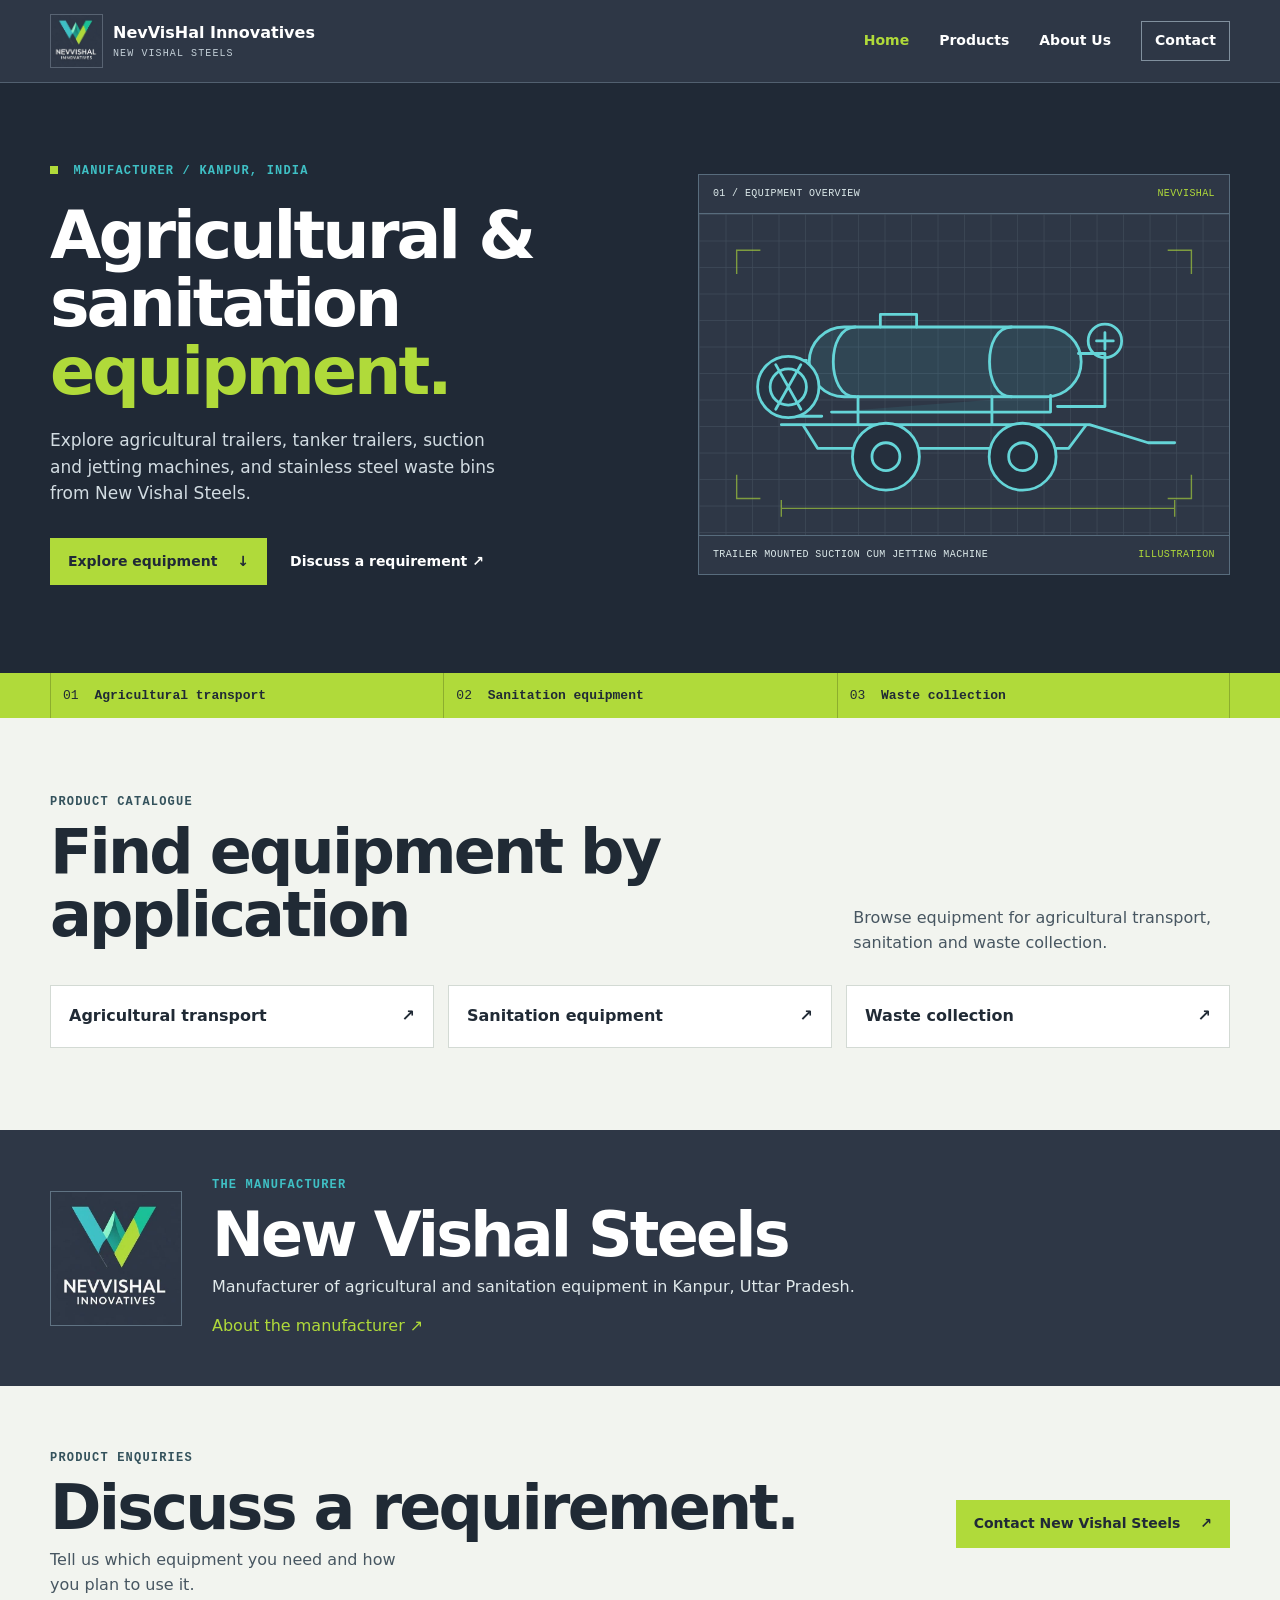
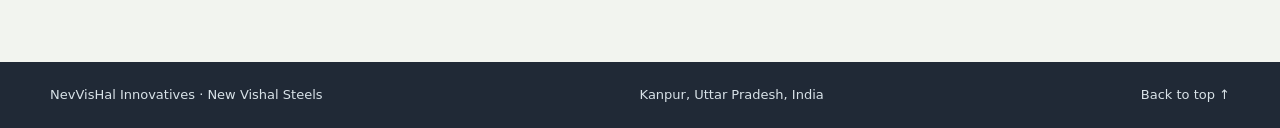
==== index.html @ b5d29595 "Create index.html" ====
<!doctype html>
<html lang="en-IN">
<head>
<meta charset="utf-8">
<meta name="viewport" content="width=device-width, initial-scale=1">
<title>Agricultural &amp; Sanitation Equipment Manufacturer | NevVisHal Innovatives</title>
<meta name="description" content="New Vishal Steels manufactures agricultural trailers, trailer-mounted sanitation equipment and stainless steel dustbins in Kanpur.">
<link rel="icon" href="brand.svg" type="image/svg+xml">
<link rel="stylesheet" href="style.css">
</head>
<body id="top">
<a class="skip" href="#main">Skip to content</a>
<header class="top"><div class="wrap top-inner">
<a class="brand" href="index.html"><img src="brand.svg" width="53" height="54" alt=""><span>NevVisHal Innovatives<small>NEW VISHAL STEELS</small></span></a>
<nav aria-label="Main navigation"><a href="index.html" aria-current="page">Home</a><a href="products.html">Products</a><a href="about.html">About Us</a><a href="contact.html" class="nav-cta">Contact</a></nav>
</div></header>
<main id="main">
<section class="hero"><div class="wrap hero-layout">
<div class="intro"><div class="eyebrow light"><i></i> MANUFACTURER / KANPUR, INDIA</div><h1>Agricultural &amp;<br> sanitation <em>equipment.</em></h1><p>Explore agricultural trailers, tanker trailers, suction and jetting machines, and stainless steel waste bins from New Vishal Steels.</p>
<div class="actions"><a class="button" href="products.html">Explore equipment <span aria-hidden="true">↓</span></a><a class="text-link" href="contact.html">Discuss a requirement <span aria-hidden="true">↗</span></a></div></div>
<figure class="hero-art"><div class="art-header"><span>01 / EQUIPMENT OVERVIEW</span><span>NEVVISHAL</span></div><svg class="drawing" viewBox="0 0 380 230" fill="none" aria-hidden="true" focusable="false"><defs><pattern id="gridhero" width="19" height="19" patternUnits="userSpaceOnUse"><path d="M19 0H0v19" stroke="#91a8b8" stroke-opacity=".17" stroke-width="1"/></pattern></defs><rect width="380" height="230" fill="url(#gridhero)"/><path d="M27 43V26h17m309 17V26h-17M27 187v17h17m309-17v17h-17M59 211h282m-282-6v12m282-12v12" stroke="#B0DA3A" stroke-opacity=".62"/><g stroke="#65d5d8" stroke-width="2" stroke-linejoin="round" stroke-linecap="round"><path d="M95 142h157v-12M104 131h145a25 25 0 0 0 0-50H104a25 25 0 0 0 0 50Z" fill="#3fc0c5" fill-opacity=".11"/><path d="M112 81c-21 0-21 50 0 50m112-50c-21 0-21 50 0 50m-94-50v-9h26v9m54 50v20m-96-20v20"/><path d="M77 105H59v40h29m184-45h19v38h-34"/><circle cx="291" cy="91" r="12"/><path d="M285 91h12m-6-6v12"/><path d="M59 151h221l42 13h19M75 152l10 16h180l12-16"/><circle cx="134" cy="174" r="24" fill="#252f3d"/><circle cx="134" cy="174" r="10"/><circle cx="232" cy="174" r="24" fill="#252f3d"/><circle cx="232" cy="174" r="10"/><circle cx="64" cy="124" r="22" fill="#283442"/><circle cx="64" cy="124" r="13"/><path d="M55 108l18 32m0-32-18 32"/></g></svg><figcaption><span>TRAILER MOUNTED SUCTION CUM JETTING MACHINE</span><span>ILLUSTRATION</span></figcaption></figure>
</div></section>
<div class="range"><div class="wrap range-inner"><span>01 <b>Agricultural transport</b></span><span>02 <b>Sanitation equipment</b></span><span>03 <b>Waste collection</b></span></div></div>
<section class="wrap catalogue" id="products"><div class="section-head"><div><div class="eyebrow">PRODUCT CATALOGUE</div><h2>Find equipment by application</h2></div><p>Browse equipment for agricultural transport, sanitation and waste collection.</p></div><div class="home-categories"><a href="products.html#product-1">Agricultural transport <span aria-hidden="true">↗</span></a><a href="products.html#product-2">Sanitation equipment <span aria-hidden="true">↗</span></a><a href="products.html#product-5">Waste collection <span aria-hidden="true">↗</span></a></div></section><section class="about"><div class="wrap about-inner" id="manufacturer"><img src="brand.svg" width="132" height="135" loading="lazy" alt="NevVisHal Innovatives logo"><div><div class="eyebrow light">THE MANUFACTURER</div><h2>New Vishal Steels</h2><p>Manufacturer of agricultural and sanitation equipment in Kanpur, Uttar Pradesh.</p><a class="inline-link" href="about.html">About the manufacturer ↗</a></div></div></section><section class="wrap contact" id="contact"><div><div class="eyebrow">PRODUCT ENQUIRIES</div><h2>Discuss a requirement.</h2><p>Tell us which equipment you need and how you plan to use it.</p></div><a class="button" href="contact.html">Contact New Vishal Steels <span aria-hidden="true">↗</span></a></section></main><footer><div class="wrap footer-inner"><span>NevVisHal Innovatives · New Vishal Steels</span><span>Kanpur, Uttar Pradesh, India</span><a href="#top">Back to top ↑</a></div></footer>
</body></html>
---- style.css ----
:root{--slate:#2e3746;--dark:#202936;--cyan:#3fc0c5;--green:#1bc098;--lime:#b0da3a;--paper:#f2f4ef;--ink:#202a35;--muted:#475661;--line:#d3dad4;--mono:ui-monospace,SFMono-Regular,Consolas,monospace}
*{box-sizing:border-box}body{margin:0;background:var(--paper);color:var(--ink);font:16px/1.55 system-ui,sans-serif}a{color:inherit;text-decoration:none}a:focus-visible{outline:3px solid var(--green);outline-offset:5px}img,svg{display:block;max-width:100%}figure,p,h1,h2,h3{margin:0}.wrap{width:min(1180px,calc(100% - 80px));margin-inline:auto}.skip{position:absolute;top:10px;left:10px;z-index:3;padding:10px;background:var(--lime);transform:translateY(-200%)}.skip:focus{transform:none}.top{background:var(--slate);color:white;border-bottom:1px solid #526070}.top-inner,.footer-inner{display:flex;align-items:center;justify-content:space-between;gap:24px}.top-inner{min-height:82px}.brand{display:flex;align-items:center;gap:10px;font-weight:750;line-height:1.2}.brand img{object-fit:cover;border:1px solid #586372}.brand small{display:block;margin-top:6px;color:#c3cfd7;font:10px var(--mono);letter-spacing:.11em}nav{display:flex;align-items:center;gap:30px;font-size:14px;font-weight:650}nav a:hover,.text-link:hover,.footer-inner a:hover{color:var(--lime)}.nav-cta{border:1px solid #81909e;padding:8px 13px}.hero{background:var(--dark);color:white}.hero-layout{display:grid;grid-template-columns:1.12fr 1fr;align-items:center;gap:52px;padding-block:80px 88px}.eyebrow{font:700 12px/1.4 var(--mono);letter-spacing:.1em;text-transform:uppercase;color:#34525c}.eyebrow.light{color:var(--cyan)}.eyebrow i{display:inline-block;width:8px;height:8px;background:var(--lime);margin-right:7px}h1,h2,h3{line-height:1.02;letter-spacing:-.045em}h1{font-size:clamp(43px,5.2vw,78px);margin:22px 0}h1 em{color:var(--lime);font-style:normal;display:block}.intro p{max-width:43ch;color:#d2dce2;font-size:17px}.actions{display:flex;align-items:center;flex-wrap:wrap;gap:16px 23px;margin-top:31px}.button{display:inline-flex;justify-content:space-between;align-items:center;gap:20px;padding:13px 18px;background:var(--lime);color:#202936;font-weight:800;font-size:14px}.button:hover{background:var(--cyan)}.text-link{font-weight:650;font-size:14px}.hero-art{border:1px solid #586c7d;background:var(--slate);min-width:0}.drawing{width:100%;height:auto}.art-header,figcaption{display:flex;justify-content:space-between;gap:12px;padding:12px 14px;font:10px/1.4 var(--mono);letter-spacing:.04em;color:#dce9ea}.art-header{border-bottom:1px solid #586c7d}.art-header span:last-child,figcaption span:last-child{color:var(--lime)}figcaption{border-top:1px solid #586c7d}.range{background:var(--lime)}.range-inner{display:grid;grid-template-columns:repeat(3,1fr)}.range-inner span{padding:15px 12px;border-left:1px solid #8cae2d;font:13px var(--mono)}.range-inner span:last-child{border-right:1px solid #8cae2d}.range b{margin-left:8px}.catalogue{padding-block:76px 82px}.section-head{display:flex;align-items:end;justify-content:space-between;gap:20px;margin-bottom:30px}.section-head p,.contact p{color:var(--muted);max-width:37ch}h2{font-size:clamp(38px,5vw,62px);margin:9px 0}.products{display:grid;grid-template-columns:repeat(6,1fr);gap:20px}.product{display:flex;flex-direction:column;grid-column:span 2;background:#fff;border:1px solid var(--line);min-width:0}.product:nth-child(n+4){grid-column:span 3}.product-art{position:relative;background:var(--slate)}.product-art svg{max-height:215px}.product-art>span{position:absolute;right:10px;bottom:9px;color:#e2eeef;background:var(--slate);padding:2px 4px;font:9px var(--mono)}.product-copy{display:flex;flex:1;flex-direction:column;align-items:flex-start;padding:24px}.product h3{font-size:27px;margin:10px 0}.product p{color:var(--muted);margin-bottom:17px}.product a{margin-top:auto;font-weight:750;font-size:14px;color:#24565d;border-bottom:1px solid #79a2a5}.product a:hover{color:#20333f;border-color:var(--green)}.about{background:var(--slate);color:#fff}.about-inner{display:grid;grid-template-columns:auto 1fr;align-items:center;gap:30px;padding-block:47px}.about-inner img{border:1px solid #607383}.about p{max-width:66ch;color:#e0e9eb}.contact{padding-block:64px;display:flex;justify-content:space-between;align-items:center;gap:28px}.email{display:block;margin-top:10px;font-size:14px;text-decoration:underline;overflow-wrap:anywhere}footer{background:var(--dark);color:#d8e2e8;font-size:13px}.footer-inner{padding-block:23px;flex-wrap:wrap}
@media(max-width:950px){.wrap{width:calc(100% - 48px)}.hero-layout{gap:28px}.product{grid-column:span 3}.product:last-child{grid-column:span 6}}
@media(max-width:680px){.wrap{width:calc(100% - 32px)}.top-inner{padding-block:12px;align-items:flex-start;flex-direction:column;gap:12px}.top-inner nav{gap:18px;flex-wrap:wrap}.nav-cta{padding:4px 9px}.hero-layout{grid-template-columns:1fr;padding-block:43px;gap:30px}.range-inner span{padding:10px 6px;font-size:10px}.range b{display:block;margin:3px 0 0}.section-head,.contact{display:block}.section-head p,.contact p{margin-top:11px}.contact .button{margin-top:22px}.catalogue,.contact{padding-block:47px}.products{grid-template-columns:1fr}.product,.product:nth-child(n+4),.product:last-child{grid-column:auto}.about-inner{grid-template-columns:1fr;gap:18px}.about-inner img{width:90px;height:auto}.footer-inner{gap:10px 18px}}
nav [aria-current=page]{color:var(--lime)}.catalogue h1,.contact h1,.about h1{margin:9px 0;font-size:clamp(38px,5vw,62px)}.product h2{font-size:27px;margin:10px 0}.reference{background:var(--slate)}.reference img{width:100%;height:215px;object-fit:contain;background:#202936}.reference figcaption{justify-content:flex-start}.product-art{min-height:215px}.home-categories{display:grid;grid-template-columns:repeat(3,1fr);gap:14px}.home-categories a{display:flex;justify-content:space-between;gap:12px;padding:18px;background:white;border:1px solid var(--line);font-weight:700}.home-categories a:hover{background:#e5f4eb}.inline-link{display:inline-block;margin-top:14px;color:var(--lime)}.reading{max-width:65ch;margin:16px 0 22px}.enquiry-guide{padding:0 0 64px}.enquiry-guide a{text-decoration:underline}
@media(max-width:680px){.home-categories{grid-template-columns:1fr}.top-inner nav{gap:10px 15px}}
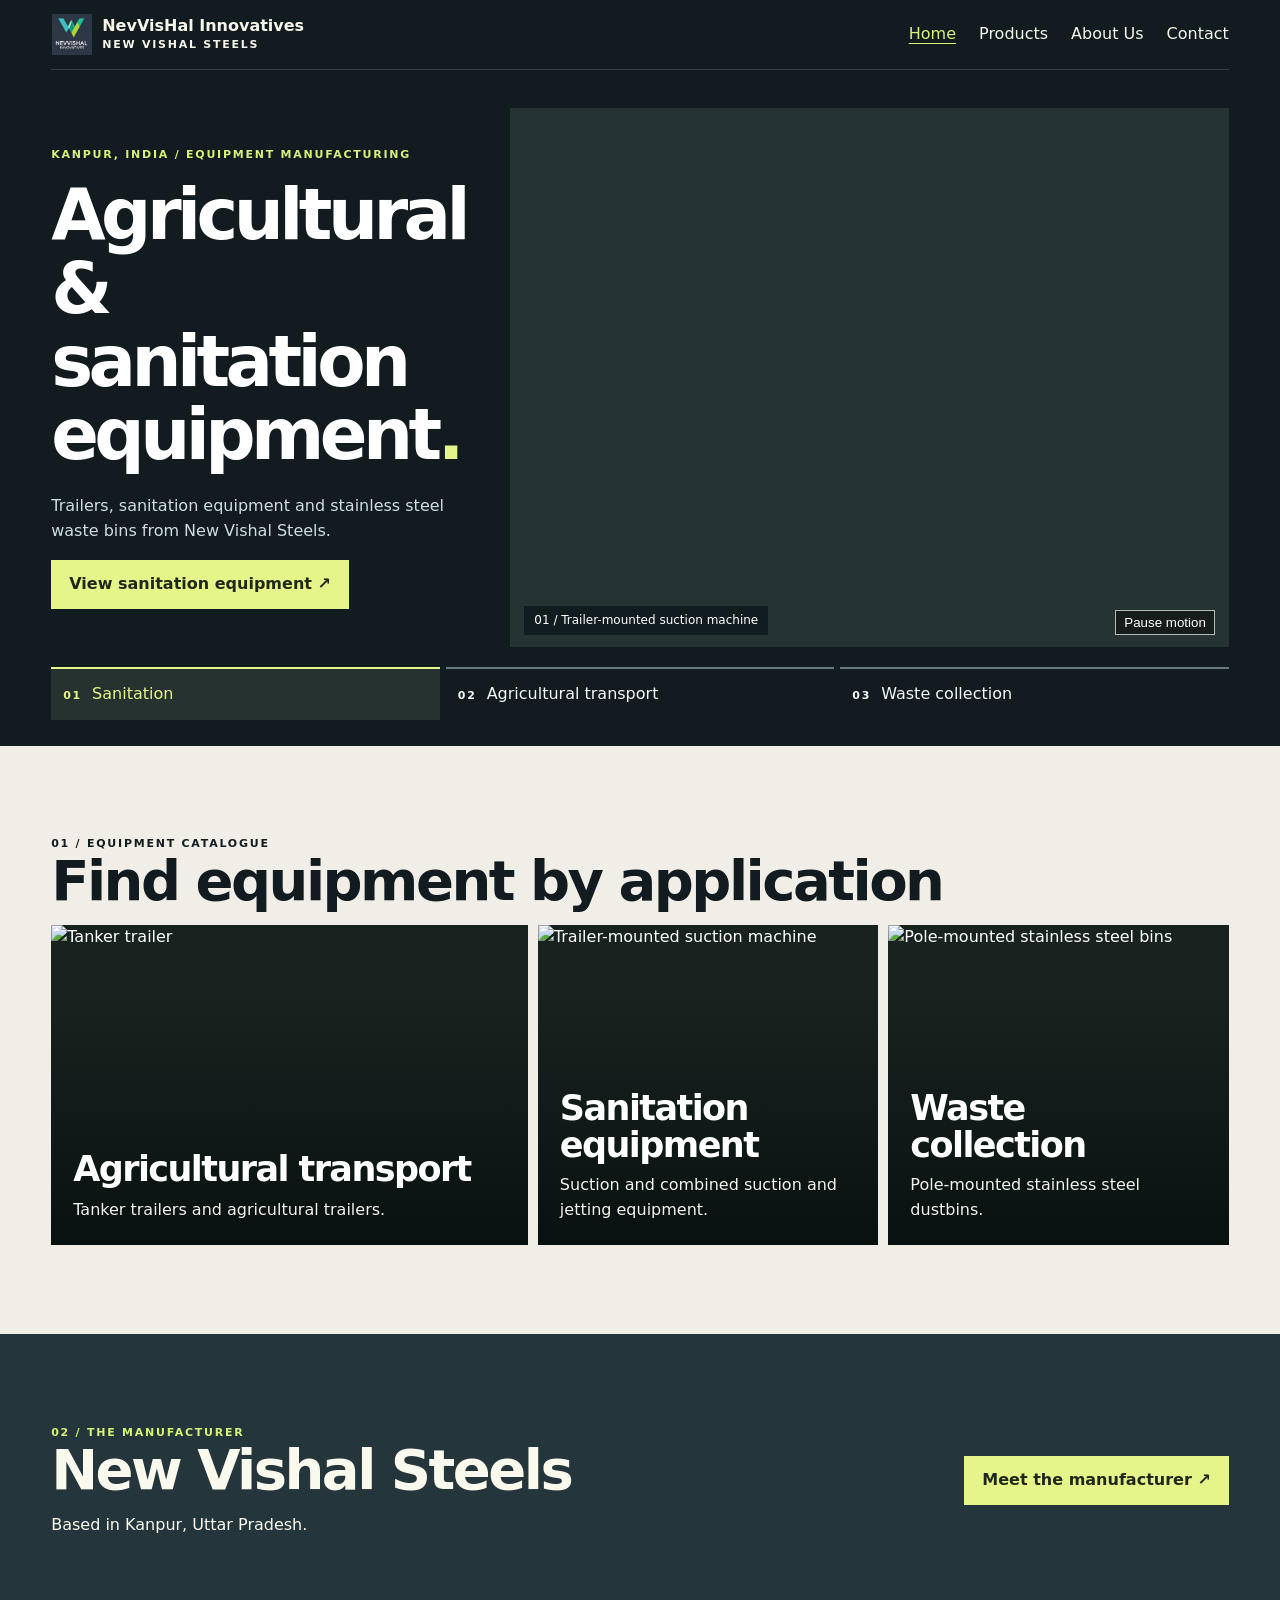
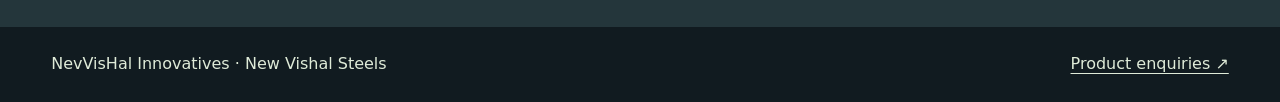
==== commit 1a50c154: "Apply approved cinematic website redesign" ====
--- a/index.html
+++ b/index.html
@@ -1,25 +1,27 @@
 <!doctype html>
-<html lang="en-IN">
-<head>
-<meta charset="utf-8">
-<meta name="viewport" content="width=device-width, initial-scale=1">
-<title>Agricultural &amp; Sanitation Equipment Manufacturer | NevVisHal Innovatives</title>
-<meta name="description" content="New Vishal Steels manufactures agricultural trailers, trailer-mounted sanitation equipment and stainless steel dustbins in Kanpur.">
-<link rel="icon" href="brand.svg" type="image/svg+xml">
-<link rel="stylesheet" href="style.css">
-</head>
-<body id="top">
-<a class="skip" href="#main">Skip to content</a>
-<header class="top"><div class="wrap top-inner">
-<a class="brand" href="index.html"><img src="brand.svg" width="53" height="54" alt=""><span>NevVisHal Innovatives<small>NEW VISHAL STEELS</small></span></a>
-<nav aria-label="Main navigation"><a href="index.html" aria-current="page">Home</a><a href="products.html">Products</a><a href="about.html">About Us</a><a href="contact.html" class="nav-cta">Contact</a></nav>
-</div></header>
-<main id="main">
-<section class="hero"><div class="wrap hero-layout">
-<div class="intro"><div class="eyebrow light"><i></i> MANUFACTURER / KANPUR, INDIA</div><h1>Agricultural &amp;<br> sanitation <em>equipment.</em></h1><p>Explore agricultural trailers, tanker trailers, suction and jetting machines, and stainless steel waste bins from New Vishal Steels.</p>
-<div class="actions"><a class="button" href="products.html">Explore equipment <span aria-hidden="true">↓</span></a><a class="text-link" href="contact.html">Discuss a requirement <span aria-hidden="true">↗</span></a></div></div>
-<figure class="hero-art"><div class="art-header"><span>01 / EQUIPMENT OVERVIEW</span><span>NEVVISHAL</span></div><svg class="drawing" viewBox="0 0 380 230" fill="none" aria-hidden="true" focusable="false"><defs><pattern id="gridhero" width="19" height="19" patternUnits="userSpaceOnUse"><path d="M19 0H0v19" stroke="#91a8b8" stroke-opacity=".17" stroke-width="1"/></pattern></defs><rect width="380" height="230" fill="url(#gridhero)"/><path d="M27 43V26h17m309 17V26h-17M27 187v17h17m309-17v17h-17M59 211h282m-282-6v12m282-12v12" stroke="#B0DA3A" stroke-opacity=".62"/><g stroke="#65d5d8" stroke-width="2" stroke-linejoin="round" stroke-linecap="round"><path d="M95 142h157v-12M104 131h145a25 25 0 0 0 0-50H104a25 25 0 0 0 0 50Z" fill="#3fc0c5" fill-opacity=".11"/><path d="M112 81c-21 0-21 50 0 50m112-50c-21 0-21 50 0 50m-94-50v-9h26v9m54 50v20m-96-20v20"/><path d="M77 105H59v40h29m184-45h19v38h-34"/><circle cx="291" cy="91" r="12"/><path d="M285 91h12m-6-6v12"/><path d="M59 151h221l42 13h19M75 152l10 16h180l12-16"/><circle cx="134" cy="174" r="24" fill="#252f3d"/><circle cx="134" cy="174" r="10"/><circle cx="232" cy="174" r="24" fill="#252f3d"/><circle cx="232" cy="174" r="10"/><circle cx="64" cy="124" r="22" fill="#283442"/><circle cx="64" cy="124" r="13"/><path d="M55 108l18 32m0-32-18 32"/></g></svg><figcaption><span>TRAILER MOUNTED SUCTION CUM JETTING MACHINE</span><span>ILLUSTRATION</span></figcaption></figure>
-</div></section>
-<div class="range"><div class="wrap range-inner"><span>01 <b>Agricultural transport</b></span><span>02 <b>Sanitation equipment</b></span><span>03 <b>Waste collection</b></span></div></div>
-<section class="wrap catalogue" id="products"><div class="section-head"><div><div class="eyebrow">PRODUCT CATALOGUE</div><h2>Find equipment by application</h2></div><p>Browse equipment for agricultural transport, sanitation and waste collection.</p></div><div class="home-categories"><a href="products.html#product-1">Agricultural transport <span aria-hidden="true">↗</span></a><a href="products.html#product-2">Sanitation equipment <span aria-hidden="true">↗</span></a><a href="products.html#product-5">Waste collection <span aria-hidden="true">↗</span></a></div></section><section class="about"><div class="wrap about-inner" id="manufacturer"><img src="brand.svg" width="132" height="135" loading="lazy" alt="NevVisHal Innovatives logo"><div><div class="eyebrow light">THE MANUFACTURER</div><h2>New Vishal Steels</h2><p>Manufacturer of agricultural and sanitation equipment in Kanpur, Uttar Pradesh.</p><a class="inline-link" href="about.html">About the manufacturer ↗</a></div></div></section><section class="wrap contact" id="contact"><div><div class="eyebrow">PRODUCT ENQUIRIES</div><h2>Discuss a requirement.</h2><p>Tell us which equipment you need and how you plan to use it.</p></div><a class="button" href="contact.html">Contact New Vishal Steels <span aria-hidden="true">↗</span></a></section></main><footer><div class="wrap footer-inner"><span>NevVisHal Innovatives · New Vishal Steels</span><span>Kanpur, Uttar Pradesh, India</span><a href="#top">Back to top ↑</a></div></footer>
-</body></html>
+<html lang="en-IN"><head><meta charset="utf-8"><meta name="viewport" content="width=device-width,initial-scale=1"><meta name="description" content="Explore agricultural trailers, trailer-mounted sanitation equipment and stainless steel dustbins from New Vishal Steels in Kanpur."><title>Agricultural &amp; Sanitation Equipment | NevVisHal Innovatives</title>
+<link rel="icon" href="brand.svg" type="image/svg+xml"><link rel="stylesheet" href="style.css"></head><body>
+<a class="skip" href="#main-content">Skip to content</a>
+<header class="nav-shell"><div class="bar wrap"><a class="brand" href="index.html"><img src="brand.svg" alt=""><span>NevVisHal Innovatives<small>New Vishal Steels</small></span></a><nav aria-label="Main navigation"><a href="index.html" aria-current="page">Home</a><a href="products.html">Products</a><a href="about.html">About Us</a><a href="contact.html">Contact</a></nav></div></header>
+
+<main id="main-content" tabindex="-1"><div class="hero">
+  <div class="wrap hero-layout">
+    <div class="hero-content"><div class="eyebrow">Kanpur, India / Equipment manufacturing</div>
+    <h1>Agricultural &amp; sanitation equipment<span>.</span></h1>
+    <p>Trailers, sanitation equipment and stainless steel waste bins from New Vishal Steels.</p>
+    <a class="btn" id="hero-cta" href="products.html#product-2">View sanitation equipment ↗</a></div>
+    <div class="hero-media">
+      <figure class="hero-shot is-active" data-shot="0"><img src="https://junaitmallick123.github.io/globe-international-catalogue/media/sewer-suction-trailer.webp" alt="Red trailer-mounted sewer suction machine" fetchpriority="high"><figcaption>01 / Trailer-mounted suction machine</figcaption></figure>
+      <figure class="hero-shot" data-shot="1" hidden><img src="https://junaitmallick123.github.io/globe-international-catalogue/media/water-tanker-trailer.webp" alt="Agricultural tanker trailer"><figcaption>02 / Tanker on agricultural trailer</figcaption></figure>
+      <figure class="hero-shot" data-shot="2" hidden><img src="https://junaitmallick123.github.io/globe-international-catalogue/media/steel-litter-bins.webp" alt="Stainless steel waste bins"><figcaption>03 / Pole-mounted stainless steel dustbin</figcaption></figure>
+      <button class="pause" type="button" aria-pressed="false">Pause motion</button>
+    </div>
+    <div class="hero-select" role="group" aria-label="Show equipment in hero">
+      <button type="button" data-select="0" aria-pressed="true"><small>01</small> Sanitation</button>
+      <button type="button" data-select="1" aria-pressed="false"><small>02</small> Agricultural transport</button>
+      <button type="button" data-select="2" aria-pressed="false"><small>03</small> Waste collection</button>
+    </div>
+  </div>
+</div><div class="section wrap"><div class="eyebrow">01 / Equipment catalogue</div><h2>Find equipment by application</h2><div class="grid"><a class="tile" href="products.html#product-1"><img src="https://junaitmallick123.github.io/globe-international-catalogue/media/water-tanker-trailer.webp" alt="Tanker trailer" loading="lazy"><div><h3>Agricultural transport</h3><p>Tanker trailers and agricultural trailers.</p></div></a><a class="tile" href="products.html#product-2"><img src="https://junaitmallick123.github.io/globe-international-catalogue/media/sewer-suction-trailer.webp" alt="Trailer-mounted suction machine" loading="lazy"><div><h3>Sanitation equipment</h3><p>Suction and combined suction and jetting equipment.</p></div></a><a class="tile" href="products.html#product-5"><img src="https://junaitmallick123.github.io/globe-international-catalogue/media/steel-litter-bins.webp" alt="Pole-mounted stainless steel bins" loading="lazy"><div><h3>Waste collection</h3><p>Pole-mounted stainless steel dustbins.</p></div></a></div></div>
+<div class="section band"><div class="wrap"><div><div class="eyebrow">02 / The manufacturer</div><h2>New Vishal Steels</h2><p>Based in Kanpur, Uttar Pradesh.</p></div><a class="btn" href="about.html">Meet the manufacturer ↗</a></div></div></main><footer><div class="wrap"><span>NevVisHal Innovatives · New Vishal Steels</span><a href="contact.html">Product enquiries ↗</a></div></footer>
+<script src="hero-scenes.js" defer></script></body></html>
--- a/style.css
+++ b/style.css
@@ -1,6 +1,34 @@
-:root{--slate:#2e3746;--dark:#202936;--cyan:#3fc0c5;--green:#1bc098;--lime:#b0da3a;--paper:#f2f4ef;--ink:#202a35;--muted:#475661;--line:#d3dad4;--mono:ui-monospace,SFMono-Regular,Consolas,monospace}
-*{box-sizing:border-box}body{margin:0;background:var(--paper);color:var(--ink);font:16px/1.55 system-ui,sans-serif}a{color:inherit;text-decoration:none}a:focus-visible{outline:3px solid var(--green);outline-offset:5px}img,svg{display:block;max-width:100%}figure,p,h1,h2,h3{margin:0}.wrap{width:min(1180px,calc(100% - 80px));margin-inline:auto}.skip{position:absolute;top:10px;left:10px;z-index:3;padding:10px;background:var(--lime);transform:translateY(-200%)}.skip:focus{transform:none}.top{background:var(--slate);color:white;border-bottom:1px solid #526070}.top-inner,.footer-inner{display:flex;align-items:center;justify-content:space-between;gap:24px}.top-inner{min-height:82px}.brand{display:flex;align-items:center;gap:10px;font-weight:750;line-height:1.2}.brand img{object-fit:cover;border:1px solid #586372}.brand small{display:block;margin-top:6px;color:#c3cfd7;font:10px var(--mono);letter-spacing:.11em}nav{display:flex;align-items:center;gap:30px;font-size:14px;font-weight:650}nav a:hover,.text-link:hover,.footer-inner a:hover{color:var(--lime)}.nav-cta{border:1px solid #81909e;padding:8px 13px}.hero{background:var(--dark);color:white}.hero-layout{display:grid;grid-template-columns:1.12fr 1fr;align-items:center;gap:52px;padding-block:80px 88px}.eyebrow{font:700 12px/1.4 var(--mono);letter-spacing:.1em;text-transform:uppercase;color:#34525c}.eyebrow.light{color:var(--cyan)}.eyebrow i{display:inline-block;width:8px;height:8px;background:var(--lime);margin-right:7px}h1,h2,h3{line-height:1.02;letter-spacing:-.045em}h1{font-size:clamp(43px,5.2vw,78px);margin:22px 0}h1 em{color:var(--lime);font-style:normal;display:block}.intro p{max-width:43ch;color:#d2dce2;font-size:17px}.actions{display:flex;align-items:center;flex-wrap:wrap;gap:16px 23px;margin-top:31px}.button{display:inline-flex;justify-content:space-between;align-items:center;gap:20px;padding:13px 18px;background:var(--lime);color:#202936;font-weight:800;font-size:14px}.button:hover{background:var(--cyan)}.text-link{font-weight:650;font-size:14px}.hero-art{border:1px solid #586c7d;background:var(--slate);min-width:0}.drawing{width:100%;height:auto}.art-header,figcaption{display:flex;justify-content:space-between;gap:12px;padding:12px 14px;font:10px/1.4 var(--mono);letter-spacing:.04em;color:#dce9ea}.art-header{border-bottom:1px solid #586c7d}.art-header span:last-child,figcaption span:last-child{color:var(--lime)}figcaption{border-top:1px solid #586c7d}.range{background:var(--lime)}.range-inner{display:grid;grid-template-columns:repeat(3,1fr)}.range-inner span{padding:15px 12px;border-left:1px solid #8cae2d;font:13px var(--mono)}.range-inner span:last-child{border-right:1px solid #8cae2d}.range b{margin-left:8px}.catalogue{padding-block:76px 82px}.section-head{display:flex;align-items:end;justify-content:space-between;gap:20px;margin-bottom:30px}.section-head p,.contact p{color:var(--muted);max-width:37ch}h2{font-size:clamp(38px,5vw,62px);margin:9px 0}.products{display:grid;grid-template-columns:repeat(6,1fr);gap:20px}.product{display:flex;flex-direction:column;grid-column:span 2;background:#fff;border:1px solid var(--line);min-width:0}.product:nth-child(n+4){grid-column:span 3}.product-art{position:relative;background:var(--slate)}.product-art svg{max-height:215px}.product-art>span{position:absolute;right:10px;bottom:9px;color:#e2eeef;background:var(--slate);padding:2px 4px;font:9px var(--mono)}.product-copy{display:flex;flex:1;flex-direction:column;align-items:flex-start;padding:24px}.product h3{font-size:27px;margin:10px 0}.product p{color:var(--muted);margin-bottom:17px}.product a{margin-top:auto;font-weight:750;font-size:14px;color:#24565d;border-bottom:1px solid #79a2a5}.product a:hover{color:#20333f;border-color:var(--green)}.about{background:var(--slate);color:#fff}.about-inner{display:grid;grid-template-columns:auto 1fr;align-items:center;gap:30px;padding-block:47px}.about-inner img{border:1px solid #607383}.about p{max-width:66ch;color:#e0e9eb}.contact{padding-block:64px;display:flex;justify-content:space-between;align-items:center;gap:28px}.email{display:block;margin-top:10px;font-size:14px;text-decoration:underline;overflow-wrap:anywhere}footer{background:var(--dark);color:#d8e2e8;font-size:13px}.footer-inner{padding-block:23px;flex-wrap:wrap}
-@media(max-width:950px){.wrap{width:calc(100% - 48px)}.hero-layout{gap:28px}.product{grid-column:span 3}.product:last-child{grid-column:span 6}}
-@media(max-width:680px){.wrap{width:calc(100% - 32px)}.top-inner{padding-block:12px;align-items:flex-start;flex-direction:column;gap:12px}.top-inner nav{gap:18px;flex-wrap:wrap}.nav-cta{padding:4px 9px}.hero-layout{grid-template-columns:1fr;padding-block:43px;gap:30px}.range-inner span{padding:10px 6px;font-size:10px}.range b{display:block;margin:3px 0 0}.section-head,.contact{display:block}.section-head p,.contact p{margin-top:11px}.contact .button{margin-top:22px}.catalogue,.contact{padding-block:47px}.products{grid-template-columns:1fr}.product,.product:nth-child(n+4),.product:last-child{grid-column:auto}.about-inner{grid-template-columns:1fr;gap:18px}.about-inner img{width:90px;height:auto}.footer-inner{gap:10px 18px}}
-nav [aria-current=page]{color:var(--lime)}.catalogue h1,.contact h1,.about h1{margin:9px 0;font-size:clamp(38px,5vw,62px)}.product h2{font-size:27px;margin:10px 0}.reference{background:var(--slate)}.reference img{width:100%;height:215px;object-fit:contain;background:#202936}.reference figcaption{justify-content:flex-start}.product-art{min-height:215px}.home-categories{display:grid;grid-template-columns:repeat(3,1fr);gap:14px}.home-categories a{display:flex;justify-content:space-between;gap:12px;padding:18px;background:white;border:1px solid var(--line);font-weight:700}.home-categories a:hover{background:#e5f4eb}.inline-link{display:inline-block;margin-top:14px;color:var(--lime)}.reading{max-width:65ch;margin:16px 0 22px}.enquiry-guide{padding:0 0 64px}.enquiry-guide a{text-decoration:underline}
-@media(max-width:680px){.home-categories{grid-template-columns:1fr}.top-inner nav{gap:10px 15px}}
+
+*{box-sizing:border-box}html{color-scheme:light}body{margin:0;background:#f4f2e9;color:#202822;font:16px/1.55 system-ui,sans-serif}a{color:inherit}a:focus-visible,button:focus-visible,[tabindex]:focus-visible{outline:3px solid #6a8324;outline-offset:4px}a{text-underline-offset:4px}img{display:block;width:100%;height:auto}.wrap{width:min(1180px,92%);margin:auto}.nav-shell{background:#151c19;color:#f6f5e9}.bar{min-height:78px;display:flex;align-items:center;justify-content:space-between;gap:20px}.brand{text-decoration:none;display:flex;align-items:center;gap:10px;font-weight:750;line-height:1.18}.brand img{width:41px;height:41px;object-fit:contain}.brand small{display:block;margin-top:4px}.bar nav{display:flex;flex-wrap:wrap;gap:8px 23px}.bar nav a{text-decoration:none}.bar nav a[aria-current=page]{color:#d8f176;text-decoration:underline}small,.eyebrow{font-weight:750;font-size:11px;letter-spacing:.16em;text-transform:uppercase}.hero{position:relative;isolation:isolate;overflow:hidden;background:#171e1a;color:#fff;min-height:600px;display:grid;align-items:center}.hero img,.hero:after{position:absolute;inset:0;width:100%;height:100%;object-fit:cover;object-position:center 48%;z-index:-2}.hero img{animation:push 9s ease-out both}.hero:after{content:'';z-index:-1;background:linear-gradient(90deg,#101613fa,#101613ae 45%,#1016130d 90%)}.hero .wrap{padding:75px 0}.hero p{max-width:42ch;color:#edece0}.hero .eyebrow,.band .eyebrow{color:#d8f176}h1,h2,h3,p{margin-top:0}h1,h2,h3{line-height:1.04;letter-spacing:-.045em}h1{font-size:clamp(46px,8vw,108px);margin-bottom:22px;max-width:11ch}h2{font-size:clamp(29px,4.8vw,56px);margin-bottom:14px}h3{font-size:clamp(22px,3vw,35px);margin-bottom:10px}.btn{display:inline-block;background:#d8f176;color:#20281a;padding:12px 18px;text-decoration:none;font-weight:750}.line{display:inline-block;font-weight:700}.hero .line{margin:10px 0 10px 16px}.section{padding:clamp(42px,7vw,90px) 0}.section p,.intro p{max-width:62ch}.intro{padding:65px 0 32px}.intro h1{max-width:14ch}.grid{display:grid;grid-template-columns:repeat(3,1fr);gap:16px}.tile,.product,.panel{background:#fffdf6;border:1px solid #d8dbce}.tile{display:block;text-decoration:none}.tile img{height:220px;object-fit:cover}.tile div,.product-copy,.panel{padding:22px}.tile p{margin:0}.tile:hover h3,.line:hover{color:#476015}.band{background:#222e27;color:#faf9ed}.band .wrap{display:grid;grid-template-columns:1fr auto;align-items:center;gap:20px}.band p{margin:0}.products{display:grid;grid-template-columns:1fr 1fr;gap:20px;padding-bottom:70px}.product img,.photo-pending{width:100%;height:clamp(210px,27vw,340px);object-fit:cover}.product h2{font-size:clamp(26px,3.2vw,40px);margin-top:7px}.product small{color:#526438}.photo-pending{display:grid;align-content:center;gap:9px;padding:30px;background:linear-gradient(130deg,#1b2822,#3f5145);color:#fff}.photo-pending strong{font-size:clamp(28px,5vw,56px);line-height:1}.photo-pending small{color:#e8f4ce}.split{display:grid;grid-template-columns:1fr 1fr;gap:25px;align-items:center}.split figure{margin:0}.split img{aspect-ratio:4/3;object-fit:cover}.split figcaption{font-size:12px;margin-top:6px}.contact{align-items:stretch;padding-bottom:75px}.contact p,.contact li{max-width:44ch}.contact a{overflow-wrap:anywhere}footer{background:#151c19;color:#dfebd8;padding:25px 0}footer .wrap{display:flex;justify-content:space-between;flex-wrap:wrap;gap:12px}.preview-note{background:#e2e8d3;padding:7px 0;font-size:13px}.skip{position:absolute;left:-10000px}.skip:focus{position:fixed;left:12px;top:12px;z-index:10;background:#fff;padding:8px}.hero .photo-credit{position:absolute;bottom:10px;right:4%;padding:4px 8px;background:#151c19e8;font-size:11px;color:white}.hero .pause{position:absolute;bottom:10px;left:4%;background:#151c19e8;color:white;border:1px solid #b2bcb5;padding:4px 8px;cursor:pointer}.hero.paused img{animation-play-state:paused}@keyframes push{from{transform:scale(1)}to{transform:scale(1.12)}}@media(prefers-reduced-motion:reduce){.hero img{animation:none}.hero .pause{display:none}}@media(max-width:760px){.bar{align-items:flex-start;flex-direction:column;padding:14px 0;gap:12px}.grid{grid-template-columns:1fr}.split,.band .wrap{grid-template-columns:1fr}.hero{min-height:530px}.hero img{object-position:60% center}.hero:after{background:linear-gradient(90deg,#101613ed,#10161378)}.hero .wrap{padding:60px 0 85px}.tile img{height:250px}}@media(max-width:490px){.products{grid-template-columns:1fr}.hero .line{margin-left:0;display:table}}
+
+/* Photographic direction */
+:root{--ink:#111b20;--paper:#f0eee7;--accent:#e6f58a;--muted:#adbcc0}
+body{background:var(--paper);color:var(--ink)}
+.nav-shell,footer{background:var(--ink)}.bar{min-height:70px;border-bottom:1px solid #ffffff27}
+.hero{background:var(--ink);min-height:0;display:block}.hero:after{content:none}.hero .wrap{padding:38px 0 26px}
+.hero-layout{display:grid;grid-template-columns:minmax(260px,.78fr) minmax(0,1.3fr);align-items:center;gap:20px 28px}
+.hero-content{padding:18px 0}.hero-content h1{font-size:clamp(40px,5.5vw,84px);max-width:12ch;overflow-wrap:normal;letter-spacing:-.065em}
+.hero-content h1 span{color:var(--accent)}.hero-content p{color:#d2dce0}.hero .eyebrow{margin-bottom:16px}
+.hero-media{min-width:0;min-height:390px;aspect-ratio:4/3;position:relative;isolation:isolate;overflow:hidden;background:#253333}
+.hero-shot{margin:0;position:absolute;inset:0;overflow:hidden}.hero-shot[hidden]{display:none}
+.hero-shot img{z-index:0;object-position:center;animation:none;filter:brightness(.86) contrast(1.08) saturate(.84)}
+.hero-shot.is-active img{animation:push 8s cubic-bezier(.2,.65,.3,1) both}
+.hero-shot figcaption{position:absolute;left:14px;bottom:12px;padding:5px 10px;background:#111b20ed;font-size:12px;color:white}
+.hero .pause{left:auto;right:14px;bottom:12px;z-index:2}.hero.paused .hero-shot img{animation-play-state:paused}
+.hero-select{grid-column:1/-1;display:grid;grid-template-columns:repeat(3,1fr);gap:6px}
+.hero-select button{padding:13px 12px;text-align:left;background:transparent;border:0;border-top:2px solid #69797d;color:#f5f8f3;font:inherit;cursor:pointer}
+.hero-select button[aria-pressed=true]{border-color:var(--accent);background:#263230;color:var(--accent)}.hero-select small{margin-right:5px}
+.grid{grid-template-columns:1.4fr 1fr 1fr;gap:10px}
+.tile{position:relative;isolation:isolate;min-height:320px;display:flex;align-items:flex-end;overflow:hidden;background:#182320;color:white;border:0}
+.tile img{position:absolute;inset:0;height:100%;object-fit:cover;z-index:-2;transition:transform .45s}
+.tile:before{content:'';position:absolute;inset:0;z-index:-1;background:linear-gradient(0deg,#071110f7,transparent 78%)}
+.tile:hover img{transform:scale(1.04)}.tile:hover h3{color:var(--accent)}.tile p{color:#f4f2ec}
+.products{gap:0 24px}.product{background:transparent;border:0;border-top:1px solid #9aa69c;padding-top:12px;margin-bottom:24px}
+.product-copy{padding:18px 0}.product img{object-position:center 52%}
+.product:nth-child(2){grid-column:2;grid-row:span 2}.product:nth-child(2) img{height:clamp(300px,43vw,560px)}
+.band{background:#24363b}.split figure img{filter:saturate(.82) contrast(1.06)}
+.panel{border:0;border-top:2px solid #6b7d5a}.btn{background:var(--accent)}
+@media(max-width:900px){.hero-layout{grid-template-columns:minmax(220px,.8fr) minmax(0,1.2fr);gap:16px}.hero-media{min-height:310px}}
+@media(max-width:760px){.hero-layout{grid-template-columns:1fr}.hero .wrap{padding:21px 0}.hero-content{padding:12px 0}.hero-content h1{max-width:14ch}.hero-media{min-height:0;aspect-ratio:4/3}.grid{grid-template-columns:1fr}.tile{min-height:250px}}
+@media(max-width:490px){.hero-select button{font-size:12px;padding:8px 5px}.hero-select small{display:block}.hero-shot figcaption{font-size:10px;left:6px;bottom:6px}.hero .pause{font-size:10px;right:6px;bottom:6px}.product:nth-child(2){grid-column:auto;grid-row:auto}.product:nth-child(2) img{height:250px}}
+@media(prefers-reduced-motion:reduce){.hero-shot.is-active img{animation:none}.tile img{transition:none}}
